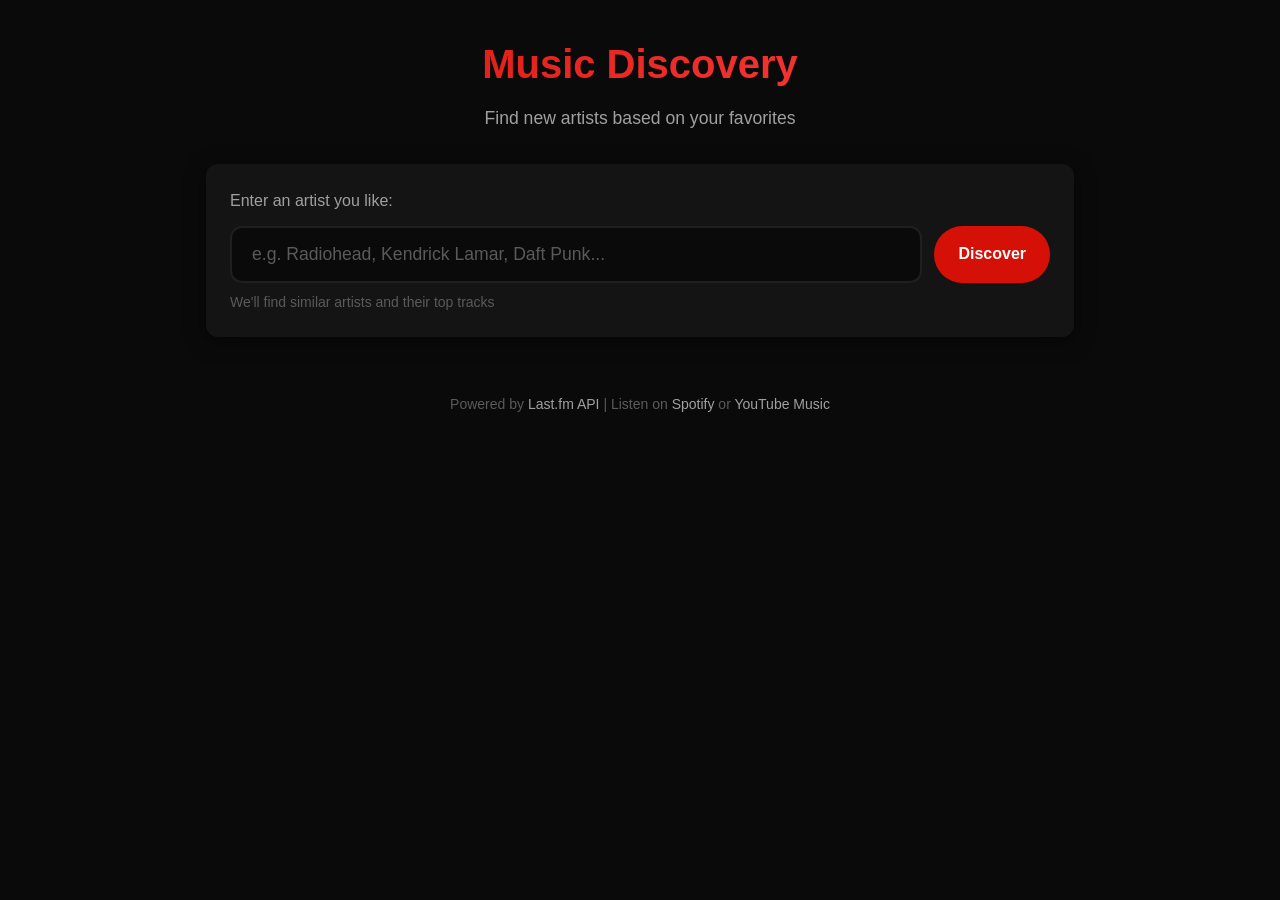
==== spotify-discovery/index.html @ 8bc193eb "Add Music Discovery app with Last.fm API - Search for artists and find similar ones - Get top tracks" ====
<!DOCTYPE html>
<html lang="en">
<head>
    <meta charset="UTF-8">
    <meta name="viewport" content="width=device-width, initial-scale=1.0">
    <title>Music Discovery - Find Similar Artists</title>
    <link rel="stylesheet" href="style.css">
</head>
<body>
    <div class="container">
        <header>
            <h1>Music Discovery</h1>
            <p class="subtitle">Find new artists based on your favorites</p>
        </header>

        <!-- Step 1: Input -->
        <section id="input-section" class="card">
            <label for="artist-input">Enter an artist you like:</label>
            <div class="input-group">
                <input
                    type="text"
                    id="artist-input"
                    placeholder="e.g. Radiohead, Kendrick Lamar, Daft Punk..."
                    autocomplete="off"
                >
                <button id="search-btn" class="btn btn-primary">Discover</button>
            </div>
            <p class="hint">We'll find similar artists and their top tracks</p>

            <!-- Suggestions dropdown -->
            <div id="suggestions" class="suggestions hidden"></div>
        </section>

        <!-- Loading State -->
        <section id="loading-section" class="card hidden">
            <div class="loader"></div>
            <p id="loading-text">Finding similar artists...</p>
        </section>

        <!-- Step 2: Artist Info -->
        <section id="artist-section" class="card hidden">
            <div class="artist-header">
                <img id="artist-image" src="" alt="Artist">
                <div class="artist-info">
                    <h2 id="artist-name">Artist Name</h2>
                    <p id="artist-listeners">0 listeners</p>
                    <div id="artist-tags" class="tags"></div>
                </div>
            </div>
        </section>

        <!-- Step 3: Similar Artists -->
        <section id="similar-section" class="card hidden">
            <h2>Similar Artists You Might Like</h2>
            <div id="similar-artists" class="similar-grid">
                <!-- Similar artists will be inserted here -->
            </div>
        </section>

        <!-- Step 4: Top Tracks -->
        <section id="tracks-section" class="card hidden">
            <h2>Top Tracks to Explore</h2>
            <p class="rec-subtitle">From similar artists</p>
            <div id="tracks-list" class="track-list">
                <!-- Tracks will be inserted here -->
            </div>
        </section>

        <!-- Error State -->
        <section id="error-section" class="card error hidden">
            <h2>Oops!</h2>
            <p id="error-message">Something went wrong.</p>
            <button id="retry-btn" class="btn btn-outline">Try Again</button>
        </section>

        <footer>
            <p>Powered by <a href="https://www.last.fm/api" target="_blank">Last.fm API</a> |
            Listen on <a href="https://open.spotify.com" target="_blank">Spotify</a> or <a href="https://music.youtube.com" target="_blank">YouTube Music</a></p>
        </footer>
    </div>

    <script src="app.js"></script>
</body>
</html>
---- spotify-discovery/style.css ----
/* CSS Variables */
:root {
    --primary: #d51007;
    --primary-dark: #b30d06;
    --bg-dark: #0a0a0a;
    --bg-card: #141414;
    --bg-card-hover: #1f1f1f;
    --text-primary: #ffffff;
    --text-secondary: #a0a0a0;
    --text-muted: #5a5a5a;
    --border-radius: 12px;
    --shadow: 0 4px 20px rgba(0, 0, 0, 0.5);
}

/* Reset & Base */
* {
    margin: 0;
    padding: 0;
    box-sizing: border-box;
}

body {
    font-family: -apple-system, BlinkMacSystemFont, 'Segoe UI', Roboto, Oxygen, Ubuntu, sans-serif;
    background: var(--bg-dark);
    color: var(--text-primary);
    min-height: 100vh;
    line-height: 1.6;
}

/* Layout */
.container {
    max-width: 900px;
    margin: 0 auto;
    padding: 2rem 1rem;
}

/* Header */
header {
    text-align: center;
    margin-bottom: 2rem;
}

header h1 {
    font-size: 2.5rem;
    font-weight: 700;
    margin-bottom: 0.5rem;
    background: linear-gradient(135deg, var(--primary), #ff4444);
    -webkit-background-clip: text;
    -webkit-text-fill-color: transparent;
    background-clip: text;
}

.subtitle {
    color: var(--text-secondary);
    font-size: 1.1rem;
}

/* Cards */
.card {
    background: var(--bg-card);
    border-radius: var(--border-radius);
    padding: 1.5rem;
    margin-bottom: 1.5rem;
    box-shadow: var(--shadow);
}

.card h2 {
    font-size: 1.4rem;
    margin-bottom: 1rem;
}

/* Buttons */
.btn {
    display: inline-flex;
    align-items: center;
    justify-content: center;
    padding: 0.75rem 1.5rem;
    font-size: 1rem;
    font-weight: 600;
    border: none;
    border-radius: 50px;
    cursor: pointer;
    transition: all 0.2s ease;
    text-decoration: none;
}

.btn-primary {
    background: var(--primary);
    color: white;
}

.btn-primary:hover {
    background: var(--primary-dark);
    transform: scale(1.02);
}

.btn-outline {
    background: transparent;
    border: 2px solid var(--text-secondary);
    color: var(--text-primary);
}

.btn-outline:hover {
    border-color: var(--text-primary);
}

.btn-small {
    padding: 0.5rem 1rem;
    font-size: 0.85rem;
}

/* Input Group */
.input-group {
    display: flex;
    gap: 0.75rem;
    margin-bottom: 0.5rem;
    position: relative;
}

.input-group input {
    flex: 1;
    padding: 1rem 1.25rem;
    font-size: 1.1rem;
    background: var(--bg-dark);
    border: 2px solid var(--bg-card-hover);
    border-radius: var(--border-radius);
    color: var(--text-primary);
    transition: border-color 0.2s ease;
}

.input-group input:focus {
    outline: none;
    border-color: var(--primary);
}

.input-group input::placeholder {
    color: var(--text-muted);
}

.hint {
    color: var(--text-muted);
    font-size: 0.875rem;
}

label {
    display: block;
    margin-bottom: 0.75rem;
    color: var(--text-secondary);
    font-weight: 500;
}

/* Suggestions Dropdown */
.suggestions {
    position: absolute;
    top: 100%;
    left: 0;
    right: 0;
    background: var(--bg-card);
    border: 2px solid var(--bg-card-hover);
    border-radius: var(--border-radius);
    margin-top: 0.5rem;
    max-height: 300px;
    overflow-y: auto;
    z-index: 100;
}

.suggestion-item {
    padding: 0.75rem 1rem;
    cursor: pointer;
    display: flex;
    align-items: center;
    gap: 0.75rem;
    transition: background 0.2s;
}

.suggestion-item:hover {
    background: var(--bg-card-hover);
}

.suggestion-item img {
    width: 40px;
    height: 40px;
    border-radius: 50%;
    object-fit: cover;
}

.suggestion-item .name {
    font-weight: 500;
}

.suggestion-item .listeners {
    color: var(--text-muted);
    font-size: 0.85rem;
}

/* Loading */
.loader {
    width: 48px;
    height: 48px;
    border: 4px solid var(--bg-card-hover);
    border-top-color: var(--primary);
    border-radius: 50%;
    animation: spin 1s linear infinite;
    margin: 0 auto 1rem;
}

@keyframes spin {
    to { transform: rotate(360deg); }
}

#loading-section {
    text-align: center;
    padding: 3rem 1.5rem;
}

#loading-text {
    color: var(--text-secondary);
}

/* Artist Header */
.artist-header {
    display: flex;
    align-items: center;
    gap: 1.5rem;
}

#artist-image {
    width: 120px;
    height: 120px;
    border-radius: 50%;
    object-fit: cover;
    background: var(--bg-card-hover);
    border: 3px solid var(--primary);
}

.artist-info h2 {
    font-size: 1.75rem;
    margin-bottom: 0.25rem;
}

#artist-listeners {
    color: var(--text-secondary);
    margin-bottom: 0.75rem;
}

/* Tags */
.tags {
    display: flex;
    flex-wrap: wrap;
    gap: 0.5rem;
}

.tag {
    background: var(--bg-card-hover);
    padding: 0.375rem 0.875rem;
    border-radius: 50px;
    font-size: 0.8rem;
    color: var(--text-secondary);
}

/* Similar Artists Grid */
.similar-grid {
    display: grid;
    grid-template-columns: repeat(auto-fill, minmax(140px, 1fr));
    gap: 1rem;
}

.similar-artist {
    background: var(--bg-dark);
    border-radius: var(--border-radius);
    padding: 1rem;
    text-align: center;
    cursor: pointer;
    transition: all 0.2s ease;
}

.similar-artist:hover {
    background: var(--bg-card-hover);
    transform: translateY(-2px);
}

.similar-artist img {
    width: 80px;
    height: 80px;
    border-radius: 50%;
    object-fit: cover;
    margin-bottom: 0.75rem;
    background: var(--bg-card-hover);
}

.similar-artist .name {
    font-weight: 600;
    font-size: 0.9rem;
    margin-bottom: 0.25rem;
    white-space: nowrap;
    overflow: hidden;
    text-overflow: ellipsis;
}

.similar-artist .match {
    color: var(--primary);
    font-size: 0.8rem;
}

/* Track List */
.rec-subtitle {
    color: var(--text-secondary);
    margin-bottom: 1rem;
    margin-top: -0.5rem;
}

.track-list {
    display: flex;
    flex-direction: column;
    gap: 0.5rem;
}

.track-item {
    display: flex;
    align-items: center;
    gap: 1rem;
    padding: 0.75rem;
    background: var(--bg-dark);
    border-radius: var(--border-radius);
    transition: background 0.2s ease;
}

.track-item:hover {
    background: var(--bg-card-hover);
}

.track-image {
    width: 56px;
    height: 56px;
    border-radius: 8px;
    object-fit: cover;
    background: var(--bg-card-hover);
}

.track-info {
    flex: 1;
    min-width: 0;
}

.track-name {
    font-weight: 600;
    white-space: nowrap;
    overflow: hidden;
    text-overflow: ellipsis;
    margin-bottom: 0.125rem;
}

.track-artist {
    color: var(--text-secondary);
    font-size: 0.875rem;
    white-space: nowrap;
    overflow: hidden;
    text-overflow: ellipsis;
}

.track-actions {
    display: flex;
    align-items: center;
    gap: 0.5rem;
}

.track-link {
    display: flex;
    align-items: center;
    gap: 0.25rem;
    color: var(--text-secondary);
    text-decoration: none;
    font-size: 0.8rem;
    padding: 0.5rem 0.75rem;
    border-radius: 50px;
    background: var(--bg-card-hover);
    transition: all 0.2s ease;
}

.track-link:hover {
    color: var(--text-primary);
    background: var(--bg-card);
}

.track-link.spotify {
    color: #1DB954;
}

.track-link.youtube {
    color: #FF0000;
}

/* Error */
.error {
    border: 2px solid #e74c3c;
}

.error h2 {
    color: #e74c3c;
}

#error-message {
    color: var(--text-secondary);
    margin-bottom: 1rem;
}

/* Footer */
footer {
    text-align: center;
    padding: 2rem 0;
    color: var(--text-muted);
    font-size: 0.875rem;
}

footer a {
    color: var(--text-secondary);
    text-decoration: none;
}

footer a:hover {
    color: var(--primary);
}

/* Utility */
.hidden {
    display: none !important;
}

/* Responsive */
@media (max-width: 600px) {
    .container {
        padding: 1rem;
    }

    header h1 {
        font-size: 1.75rem;
    }

    .input-group {
        flex-direction: column;
    }

    .artist-header {
        flex-direction: column;
        text-align: center;
    }

    #artist-image {
        width: 100px;
        height: 100px;
    }

    .similar-grid {
        grid-template-columns: repeat(auto-fill, minmax(100px, 1fr));
    }

    .similar-artist img {
        width: 60px;
        height: 60px;
    }
}

/* Scrollbar */
.track-list::-webkit-scrollbar,
.suggestions::-webkit-scrollbar {
    width: 8px;
}

.track-list::-webkit-scrollbar-track,
.suggestions::-webkit-scrollbar-track {
    background: var(--bg-dark);
    border-radius: 4px;
}

.track-list::-webkit-scrollbar-thumb,
.suggestions::-webkit-scrollbar-thumb {
    background: var(--bg-card-hover);
    border-radius: 4px;
}

.track-list::-webkit-scrollbar-thumb:hover,
.suggestions::-webkit-scrollbar-thumb:hover {
    background: var(--text-muted);
}

/* Playcount badge */
.playcount {
    color: var(--text-muted);
    font-size: 0.75rem;
    margin-left: auto;
    padding-right: 0.5rem;
}
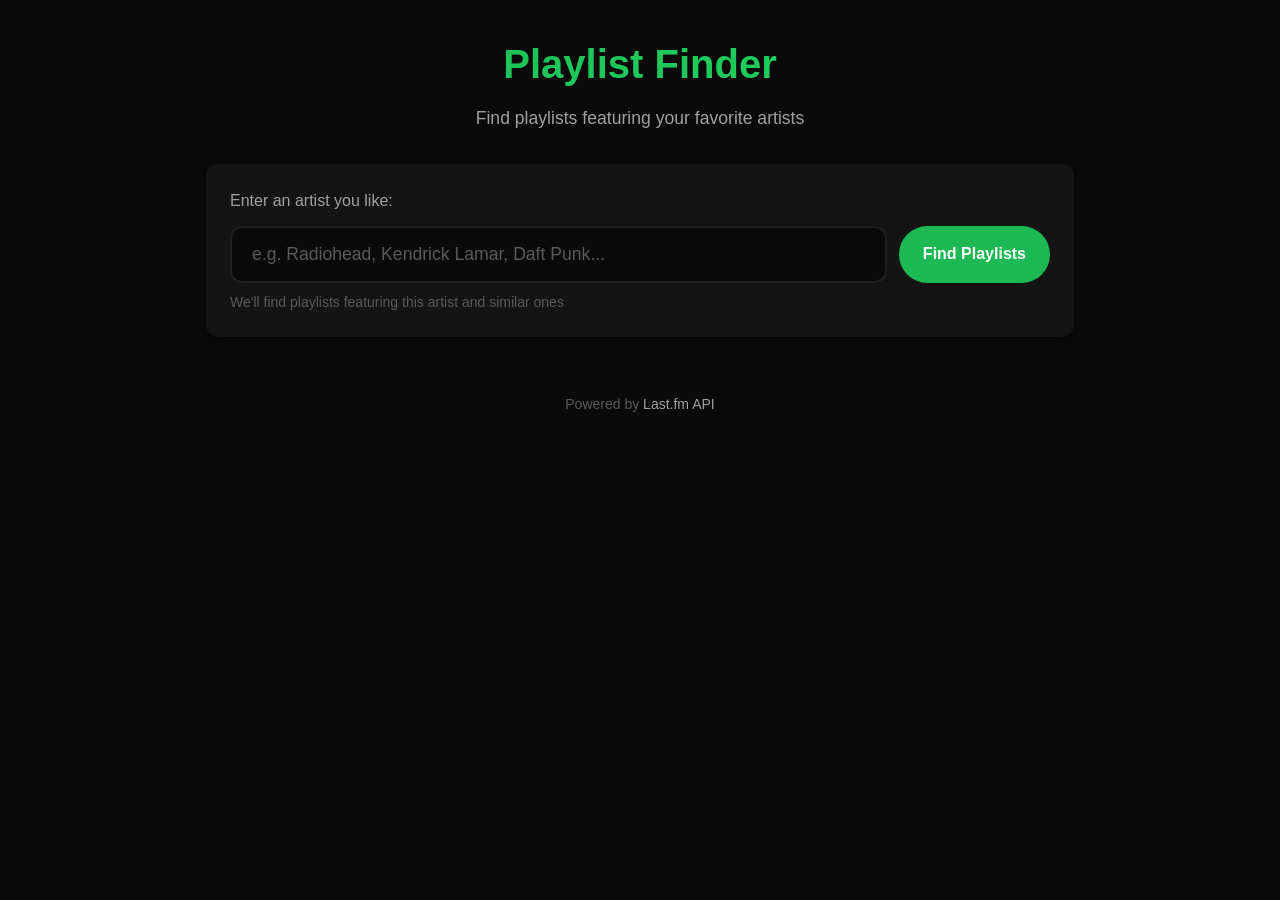
==== commit 13add586: "Pivot to Playlist Finder - search playlists by artist - Enter artist name, get direct links to playl" ====
--- a/spotify-discovery/index.html
+++ b/spotify-discovery/index.html
@@ -3,14 +3,14 @@
 <head>
     <meta charset="UTF-8">
     <meta name="viewport" content="width=device-width, initial-scale=1.0">
-    <title>Music Discovery - Find Similar Artists</title>
+    <title>Playlist Finder - Discover Playlists by Artist</title>
     <link rel="stylesheet" href="style.css">
 </head>
 <body>
     <div class="container">
         <header>
-            <h1>Music Discovery</h1>
-            <p class="subtitle">Find new artists based on your favorites</p>
+            <h1>Playlist Finder</h1>
+            <p class="subtitle">Find playlists featuring your favorite artists</p>
         </header>
 
         <!-- Step 1: Input -->
@@ -23,9 +23,9 @@
                     placeholder="e.g. Radiohead, Kendrick Lamar, Daft Punk..."
                     autocomplete="off"
                 >
-                <button id="search-btn" class="btn btn-primary">Discover</button>
+                <button id="search-btn" class="btn btn-primary">Find Playlists</button>
             </div>
-            <p class="hint">We'll find similar artists and their top tracks</p>
+            <p class="hint">We'll find playlists featuring this artist and similar ones</p>
 
             <!-- Suggestions dropdown -->
             <div id="suggestions" class="suggestions hidden"></div>
@@ -34,7 +34,7 @@
         <!-- Loading State -->
         <section id="loading-section" class="card hidden">
             <div class="loader"></div>
-            <p id="loading-text">Finding similar artists...</p>
+            <p id="loading-text">Finding playlists...</p>
         </section>
 
         <!-- Step 2: Artist Info -->
@@ -49,20 +49,36 @@
             </div>
         </section>
 
-        <!-- Step 3: Similar Artists -->
+        <!-- Step 3: Playlist Links for Main Artist -->
+        <section id="playlists-section" class="card hidden">
+            <h2>Playlists featuring <span id="playlist-artist-name"></span></h2>
+            <div class="playlist-links">
+                <a id="spotify-playlist-link" class="btn btn-spotify" href="" target="_blank">
+                    <svg viewBox="0 0 24 24" width="20" height="20"><path fill="currentColor" d="M12 0C5.4 0 0 5.4 0 12s5.4 12 12 12 12-5.4 12-12S18.66 0 12 0zm5.521 17.34c-.24.359-.66.48-1.021.24-2.82-1.74-6.36-2.101-10.561-1.141-.418.122-.779-.179-.899-.539-.12-.421.18-.78.54-.9 4.56-1.021 8.52-.6 11.64 1.32.42.18.479.659.301 1.02zm1.44-3.3c-.301.42-.841.6-1.262.3-3.239-1.98-8.159-2.58-11.939-1.38-.479.12-1.02-.12-1.14-.6-.12-.48.12-1.021.6-1.141C9.6 9.9 15 10.561 18.72 12.84c.361.181.54.78.241 1.2zm.12-3.36C15.24 8.4 8.82 8.16 5.16 9.301c-.6.179-1.2-.181-1.38-.721-.18-.601.18-1.2.72-1.381 4.26-1.26 11.28-1.02 15.721 1.621.539.3.719 1.02.419 1.56-.299.421-1.02.599-1.559.3z"/></svg>
+                    Open Spotify Playlists
+                </a>
+                <a id="youtube-playlist-link" class="btn btn-youtube" href="" target="_blank">
+                    <svg viewBox="0 0 24 24" width="20" height="20"><path fill="currentColor" d="M23.498 6.186a3.016 3.016 0 0 0-2.122-2.136C19.505 3.545 12 3.545 12 3.545s-7.505 0-9.377.505A3.017 3.017 0 0 0 .502 6.186C0 8.07 0 12 0 12s0 3.93.502 5.814a3.016 3.016 0 0 0 2.122 2.136c1.871.505 9.376.505 9.376.505s7.505 0 9.377-.505a3.015 3.015 0 0 0 2.122-2.136C24 15.93 24 12 24 12s0-3.93-.502-5.814zM9.545 15.568V8.432L15.818 12l-6.273 3.568z"/></svg>
+                    Open YouTube Music Playlists
+                </a>
+            </div>
+        </section>
+
+        <!-- Step 4: Similar Artists with Playlist Links -->
         <section id="similar-section" class="card hidden">
-            <h2>Similar Artists You Might Like</h2>
+            <h2>Explore Similar Artists</h2>
+            <p class="rec-subtitle">Click any artist to find playlists featuring them</p>
             <div id="similar-artists" class="similar-grid">
                 <!-- Similar artists will be inserted here -->
             </div>
         </section>
 
-        <!-- Step 4: Top Tracks -->
-        <section id="tracks-section" class="card hidden">
-            <h2>Top Tracks to Explore</h2>
-            <p class="rec-subtitle">From similar artists</p>
-            <div id="tracks-list" class="track-list">
-                <!-- Tracks will be inserted here -->
+        <!-- Step 5: Genre-based Playlists -->
+        <section id="genre-section" class="card hidden">
+            <h2>Playlists by Genre</h2>
+            <p class="rec-subtitle">Based on this artist's tags</p>
+            <div id="genre-playlists" class="genre-playlist-grid">
+                <!-- Genre playlist links will be inserted here -->
             </div>
         </section>
 
@@ -74,8 +90,7 @@
         </section>
 
         <footer>
-            <p>Powered by <a href="https://www.last.fm/api" target="_blank">Last.fm API</a> |
-            Listen on <a href="https://open.spotify.com" target="_blank">Spotify</a> or <a href="https://music.youtube.com" target="_blank">YouTube Music</a></p>
+            <p>Powered by <a href="https://www.last.fm/api" target="_blank">Last.fm API</a></p>
         </footer>
     </div>
 
--- a/spotify-discovery/style.css
+++ b/spotify-discovery/style.css
@@ -2,6 +2,10 @@
 :root {
     --primary: #d51007;
     --primary-dark: #b30d06;
+    --spotify-green: #1DB954;
+    --spotify-dark: #1aa34a;
+    --youtube-red: #FF0000;
+    --youtube-dark: #cc0000;
     --bg-dark: #0a0a0a;
     --bg-card: #141414;
     --bg-card-hover: #1f1f1f;
@@ -44,7 +48,7 @@
     font-size: 2.5rem;
     font-weight: 700;
     margin-bottom: 0.5rem;
-    background: linear-gradient(135deg, var(--primary), #ff4444);
+    background: linear-gradient(135deg, var(--spotify-green), #1ed760);
     -webkit-background-clip: text;
     -webkit-text-fill-color: transparent;
     background-clip: text;
@@ -74,7 +78,8 @@
     display: inline-flex;
     align-items: center;
     justify-content: center;
-    padding: 0.75rem 1.5rem;
+    gap: 0.5rem;
+    padding: 0.875rem 1.5rem;
     font-size: 1rem;
     font-weight: 600;
     border: none;
@@ -85,12 +90,34 @@
 }
 
 .btn-primary {
-    background: var(--primary);
+    background: var(--spotify-green);
     color: white;
 }
 
 .btn-primary:hover {
-    background: var(--primary-dark);
+    background: var(--spotify-dark);
+    transform: scale(1.02);
+}
+
+.btn-spotify {
+    background: var(--spotify-green);
+    color: white;
+    flex: 1;
+}
+
+.btn-spotify:hover {
+    background: var(--spotify-dark);
+    transform: scale(1.02);
+}
+
+.btn-youtube {
+    background: var(--youtube-red);
+    color: white;
+    flex: 1;
+}
+
+.btn-youtube:hover {
+    background: var(--youtube-dark);
     transform: scale(1.02);
 }
 
@@ -104,9 +131,11 @@
     border-color: var(--text-primary);
 }
 
-.btn-small {
-    padding: 0.5rem 1rem;
-    font-size: 0.85rem;
+/* Playlist Links */
+.playlist-links {
+    display: flex;
+    gap: 1rem;
+    flex-wrap: wrap;
 }
 
 /* Input Group */
@@ -130,7 +159,7 @@
 
 .input-group input:focus {
     outline: none;
-    border-color: var(--primary);
+    border-color: var(--spotify-green);
 }
 
 .input-group input::placeholder {
@@ -198,7 +227,7 @@
     width: 48px;
     height: 48px;
     border: 4px solid var(--bg-card-hover);
-    border-top-color: var(--primary);
+    border-top-color: var(--spotify-green);
     border-radius: 50%;
     animation: spin 1s linear infinite;
     margin: 0 auto 1rem;
@@ -230,7 +259,7 @@
     border-radius: 50%;
     object-fit: cover;
     background: var(--bg-card-hover);
-    border: 3px solid var(--primary);
+    border: 3px solid var(--spotify-green);
 }
 
 .artist-info h2 {
@@ -261,7 +290,7 @@
 /* Similar Artists Grid */
 .similar-grid {
     display: grid;
-    grid-template-columns: repeat(auto-fill, minmax(140px, 1fr));
+    grid-template-columns: repeat(auto-fill, minmax(160px, 1fr));
     gap: 1rem;
 }
 
@@ -270,7 +299,6 @@
     border-radius: var(--border-radius);
     padding: 1rem;
     text-align: center;
-    cursor: pointer;
     transition: all 0.2s ease;
 }
 
@@ -291,103 +319,101 @@
 .similar-artist .name {
     font-weight: 600;
     font-size: 0.9rem;
-    margin-bottom: 0.25rem;
+    margin-bottom: 0.5rem;
     white-space: nowrap;
     overflow: hidden;
     text-overflow: ellipsis;
 }
 
 .similar-artist .match {
-    color: var(--primary);
+    color: var(--spotify-green);
     font-size: 0.8rem;
-}
-
-/* Track List */
+    margin-bottom: 0.75rem;
+}
+
+.similar-artist .artist-links {
+    display: flex;
+    gap: 0.5rem;
+    justify-content: center;
+}
+
+.similar-artist .artist-links a {
+    padding: 0.4rem 0.6rem;
+    font-size: 0.7rem;
+    border-radius: 50px;
+    text-decoration: none;
+    font-weight: 600;
+    transition: transform 0.2s;
+}
+
+.similar-artist .artist-links a:hover {
+    transform: scale(1.05);
+}
+
+.similar-artist .artist-links .spotify-link {
+    background: var(--spotify-green);
+    color: white;
+}
+
+.similar-artist .artist-links .youtube-link {
+    background: var(--youtube-red);
+    color: white;
+}
+
+/* Genre Playlist Grid */
+.genre-playlist-grid {
+    display: grid;
+    grid-template-columns: repeat(auto-fill, minmax(200px, 1fr));
+    gap: 1rem;
+}
+
+.genre-playlist-item {
+    background: var(--bg-dark);
+    border-radius: var(--border-radius);
+    padding: 1rem;
+}
+
+.genre-playlist-item .genre-name {
+    font-weight: 600;
+    margin-bottom: 0.75rem;
+    text-transform: capitalize;
+}
+
+.genre-playlist-item .genre-links {
+    display: flex;
+    gap: 0.5rem;
+}
+
+.genre-playlist-item .genre-links a {
+    flex: 1;
+    padding: 0.5rem;
+    font-size: 0.75rem;
+    border-radius: 50px;
+    text-decoration: none;
+    font-weight: 600;
+    text-align: center;
+    transition: transform 0.2s;
+}
+
+.genre-playlist-item .genre-links a:hover {
+    transform: scale(1.02);
+}
+
+.genre-playlist-item .genre-links .spotify-link {
+    background: var(--spotify-green);
+    color: white;
+}
+
+.genre-playlist-item .genre-links .youtube-link {
+    background: var(--youtube-red);
+    color: white;
+}
+
+/* Rec subtitle */
 .rec-subtitle {
     color: var(--text-secondary);
     margin-bottom: 1rem;
     margin-top: -0.5rem;
-}
-
-.track-list {
-    display: flex;
-    flex-direction: column;
-    gap: 0.5rem;
-}
-
-.track-item {
-    display: flex;
-    align-items: center;
-    gap: 1rem;
-    padding: 0.75rem;
-    background: var(--bg-dark);
-    border-radius: var(--border-radius);
-    transition: background 0.2s ease;
-}
-
-.track-item:hover {
-    background: var(--bg-card-hover);
-}
-
-.track-image {
-    width: 56px;
-    height: 56px;
-    border-radius: 8px;
-    object-fit: cover;
-    background: var(--bg-card-hover);
-}
-
-.track-info {
-    flex: 1;
-    min-width: 0;
-}
-
-.track-name {
-    font-weight: 600;
-    white-space: nowrap;
-    overflow: hidden;
-    text-overflow: ellipsis;
-    margin-bottom: 0.125rem;
-}
-
-.track-artist {
-    color: var(--text-secondary);
-    font-size: 0.875rem;
-    white-space: nowrap;
-    overflow: hidden;
-    text-overflow: ellipsis;
-}
-
-.track-actions {
-    display: flex;
-    align-items: center;
-    gap: 0.5rem;
-}
-
-.track-link {
-    display: flex;
-    align-items: center;
-    gap: 0.25rem;
-    color: var(--text-secondary);
-    text-decoration: none;
-    font-size: 0.8rem;
-    padding: 0.5rem 0.75rem;
-    border-radius: 50px;
-    background: var(--bg-card-hover);
-    transition: all 0.2s ease;
-}
-
-.track-link:hover {
-    color: var(--text-primary);
-    background: var(--bg-card);
-}
-
-.track-link.spotify {
-    color: #1DB954;
-}
-
-.track-link.youtube {
-    color: #FF0000;
 }
 
 /* Error */
@@ -418,7 +444,7 @@
 }
 
 footer a:hover {
-    color: var(--primary);
+    color: var(--spotify-green);
 }
 
 /* Utility */
@@ -451,42 +477,38 @@
     }
 
     .similar-grid {
-        grid-template-columns: repeat(auto-fill, minmax(100px, 1fr));
+        grid-template-columns: repeat(auto-fill, minmax(130px, 1fr));
     }
 
     .similar-artist img {
         width: 60px;
         height: 60px;
     }
+
+    .playlist-links {
+        flex-direction: column;
+    }
+
+    .genre-playlist-grid {
+        grid-template-columns: 1fr;
+    }
 }
 
 /* Scrollbar */
-.track-list::-webkit-scrollbar,
 .suggestions::-webkit-scrollbar {
     width: 8px;
 }
 
-.track-list::-webkit-scrollbar-track,
 .suggestions::-webkit-scrollbar-track {
     background: var(--bg-dark);
     border-radius: 4px;
 }
 
-.track-list::-webkit-scrollbar-thumb,
 .suggestions::-webkit-scrollbar-thumb {
     background: var(--bg-card-hover);
     border-radius: 4px;
 }
 
-.track-list::-webkit-scrollbar-thumb:hover,
 .suggestions::-webkit-scrollbar-thumb:hover {
     background: var(--text-muted);
 }
-
-/* Playcount badge */
-.playcount {
-    color: var(--text-muted);
-    font-size: 0.75rem;
-    margin-left: auto;
-    padding-right: 0.5rem;
-}
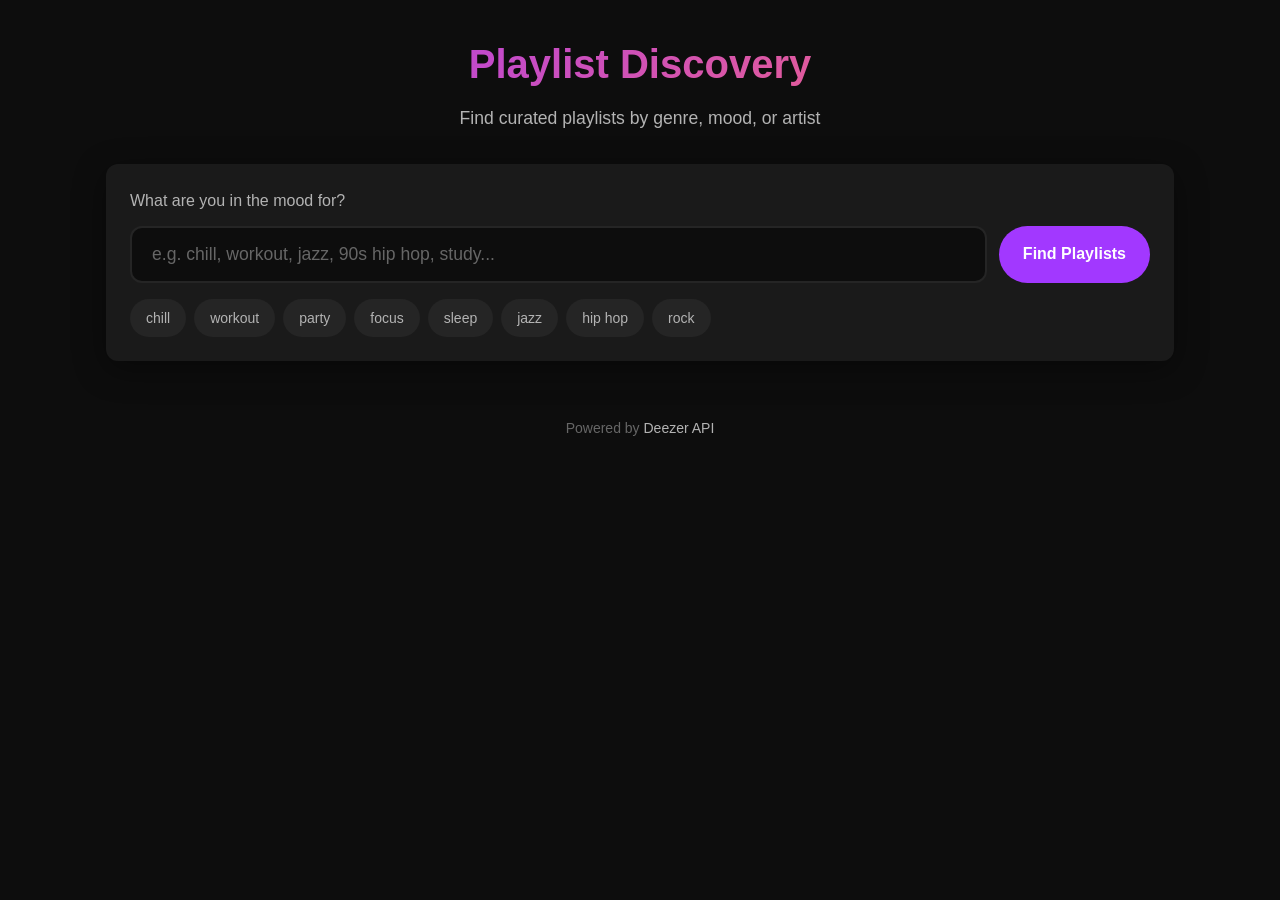
==== commit adfbbeff: "Rebuild with Deezer API - actual playlist discovery - Search for real curated playlists by mood/genr" ====
--- a/spotify-discovery/index.html
+++ b/spotify-discovery/index.html
@@ -3,32 +3,38 @@
 <head>
     <meta charset="UTF-8">
     <meta name="viewport" content="width=device-width, initial-scale=1.0">
-    <title>Playlist Finder - Discover Playlists by Artist</title>
+    <title>Playlist Discovery - Find Curated Playlists</title>
     <link rel="stylesheet" href="style.css">
 </head>
 <body>
     <div class="container">
         <header>
-            <h1>Playlist Finder</h1>
-            <p class="subtitle">Find playlists featuring your favorite artists</p>
+            <h1>Playlist Discovery</h1>
+            <p class="subtitle">Find curated playlists by genre, mood, or artist</p>
         </header>
 
-        <!-- Step 1: Input -->
+        <!-- Search Input -->
         <section id="input-section" class="card">
-            <label for="artist-input">Enter an artist you like:</label>
+            <label for="search-input">What are you in the mood for?</label>
             <div class="input-group">
                 <input
                     type="text"
-                    id="artist-input"
-                    placeholder="e.g. Radiohead, Kendrick Lamar, Daft Punk..."
+                    id="search-input"
+                    placeholder="e.g. chill, workout, jazz, 90s hip hop, study..."
                     autocomplete="off"
                 >
                 <button id="search-btn" class="btn btn-primary">Find Playlists</button>
             </div>
-            <p class="hint">We'll find playlists featuring this artist and similar ones</p>
-
-            <!-- Suggestions dropdown -->
-            <div id="suggestions" class="suggestions hidden"></div>
+            <div class="quick-tags">
+                <span class="quick-tag" data-query="chill">chill</span>
+                <span class="quick-tag" data-query="workout">workout</span>
+                <span class="quick-tag" data-query="party">party</span>
+                <span class="quick-tag" data-query="focus">focus</span>
+                <span class="quick-tag" data-query="sleep">sleep</span>
+                <span class="quick-tag" data-query="jazz">jazz</span>
+                <span class="quick-tag" data-query="hip hop">hip hop</span>
+                <span class="quick-tag" data-query="rock">rock</span>
+            </div>
         </section>
 
         <!-- Loading State -->
@@ -37,60 +43,26 @@
             <p id="loading-text">Finding playlists...</p>
         </section>
 
-        <!-- Step 2: Artist Info -->
-        <section id="artist-section" class="card hidden">
-            <div class="artist-header">
-                <img id="artist-image" src="" alt="Artist">
-                <div class="artist-info">
-                    <h2 id="artist-name">Artist Name</h2>
-                    <p id="artist-listeners">0 listeners</p>
-                    <div id="artist-tags" class="tags"></div>
-                </div>
+        <!-- Results -->
+        <section id="results-section" class="hidden">
+            <div class="results-header">
+                <h2>Playlists for "<span id="search-query"></span>"</h2>
+                <p id="results-count">0 playlists found</p>
             </div>
-        </section>
-
-        <!-- Step 3: Playlist Links for Main Artist -->
-        <section id="playlists-section" class="card hidden">
-            <h2>Playlists featuring <span id="playlist-artist-name"></span></h2>
-            <div class="playlist-links">
-                <a id="spotify-playlist-link" class="btn btn-spotify" href="" target="_blank">
-                    <svg viewBox="0 0 24 24" width="20" height="20"><path fill="currentColor" d="M12 0C5.4 0 0 5.4 0 12s5.4 12 12 12 12-5.4 12-12S18.66 0 12 0zm5.521 17.34c-.24.359-.66.48-1.021.24-2.82-1.74-6.36-2.101-10.561-1.141-.418.122-.779-.179-.899-.539-.12-.421.18-.78.54-.9 4.56-1.021 8.52-.6 11.64 1.32.42.18.479.659.301 1.02zm1.44-3.3c-.301.42-.841.6-1.262.3-3.239-1.98-8.159-2.58-11.939-1.38-.479.12-1.02-.12-1.14-.6-.12-.48.12-1.021.6-1.141C9.6 9.9 15 10.561 18.72 12.84c.361.181.54.78.241 1.2zm.12-3.36C15.24 8.4 8.82 8.16 5.16 9.301c-.6.179-1.2-.181-1.38-.721-.18-.601.18-1.2.72-1.381 4.26-1.26 11.28-1.02 15.721 1.621.539.3.719 1.02.419 1.56-.299.421-1.02.599-1.559.3z"/></svg>
-                    Open Spotify Playlists
-                </a>
-                <a id="youtube-playlist-link" class="btn btn-youtube" href="" target="_blank">
-                    <svg viewBox="0 0 24 24" width="20" height="20"><path fill="currentColor" d="M23.498 6.186a3.016 3.016 0 0 0-2.122-2.136C19.505 3.545 12 3.545 12 3.545s-7.505 0-9.377.505A3.017 3.017 0 0 0 .502 6.186C0 8.07 0 12 0 12s0 3.93.502 5.814a3.016 3.016 0 0 0 2.122 2.136c1.871.505 9.376.505 9.376.505s7.505 0 9.377-.505a3.015 3.015 0 0 0 2.122-2.136C24 15.93 24 12 24 12s0-3.93-.502-5.814zM9.545 15.568V8.432L15.818 12l-6.273 3.568z"/></svg>
-                    Open YouTube Music Playlists
-                </a>
-            </div>
-        </section>
-
-        <!-- Step 4: Similar Artists with Playlist Links -->
-        <section id="similar-section" class="card hidden">
-            <h2>Explore Similar Artists</h2>
-            <p class="rec-subtitle">Click any artist to find playlists featuring them</p>
-            <div id="similar-artists" class="similar-grid">
-                <!-- Similar artists will be inserted here -->
-            </div>
-        </section>
-
-        <!-- Step 5: Genre-based Playlists -->
-        <section id="genre-section" class="card hidden">
-            <h2>Playlists by Genre</h2>
-            <p class="rec-subtitle">Based on this artist's tags</p>
-            <div id="genre-playlists" class="genre-playlist-grid">
-                <!-- Genre playlist links will be inserted here -->
+            <div id="playlists-grid" class="playlists-grid">
+                <!-- Playlists will be inserted here -->
             </div>
         </section>
 
         <!-- Error State -->
         <section id="error-section" class="card error hidden">
-            <h2>Oops!</h2>
-            <p id="error-message">Something went wrong.</p>
+            <h2>No playlists found</h2>
+            <p id="error-message">Try a different search term.</p>
             <button id="retry-btn" class="btn btn-outline">Try Again</button>
         </section>
 
         <footer>
-            <p>Powered by <a href="https://www.last.fm/api" target="_blank">Last.fm API</a></p>
+            <p>Powered by <a href="https://developers.deezer.com/" target="_blank">Deezer API</a></p>
         </footer>
     </div>
 
--- a/spotify-discovery/style.css
+++ b/spotify-discovery/style.css
@@ -1,19 +1,18 @@
 /* CSS Variables */
 :root {
-    --primary: #d51007;
-    --primary-dark: #b30d06;
+    --primary: #a238ff;
+    --primary-dark: #8a2be2;
+    --deezer-color: #feaa2d;
     --spotify-green: #1DB954;
-    --spotify-dark: #1aa34a;
     --youtube-red: #FF0000;
-    --youtube-dark: #cc0000;
-    --bg-dark: #0a0a0a;
-    --bg-card: #141414;
-    --bg-card-hover: #1f1f1f;
+    --bg-dark: #0d0d0d;
+    --bg-card: #1a1a1a;
+    --bg-card-hover: #252525;
     --text-primary: #ffffff;
-    --text-secondary: #a0a0a0;
-    --text-muted: #5a5a5a;
+    --text-secondary: #b3b3b3;
+    --text-muted: #666666;
     --border-radius: 12px;
-    --shadow: 0 4px 20px rgba(0, 0, 0, 0.5);
+    --shadow: 0 8px 32px rgba(0, 0, 0, 0.4);
 }
 
 /* Reset & Base */
@@ -33,7 +32,7 @@
 
 /* Layout */
 .container {
-    max-width: 900px;
+    max-width: 1100px;
     margin: 0 auto;
     padding: 2rem 1rem;
 }
@@ -48,7 +47,7 @@
     font-size: 2.5rem;
     font-weight: 700;
     margin-bottom: 0.5rem;
-    background: linear-gradient(135deg, var(--spotify-green), #1ed760);
+    background: linear-gradient(135deg, var(--primary), #ff6b6b);
     -webkit-background-clip: text;
     -webkit-text-fill-color: transparent;
     background-clip: text;
@@ -66,11 +65,6 @@
     padding: 1.5rem;
     margin-bottom: 1.5rem;
     box-shadow: var(--shadow);
-}
-
-.card h2 {
-    font-size: 1.4rem;
-    margin-bottom: 1rem;
 }
 
 /* Buttons */
@@ -90,34 +84,12 @@
 }
 
 .btn-primary {
-    background: var(--spotify-green);
+    background: var(--primary);
     color: white;
 }
 
 .btn-primary:hover {
-    background: var(--spotify-dark);
-    transform: scale(1.02);
-}
-
-.btn-spotify {
-    background: var(--spotify-green);
-    color: white;
-    flex: 1;
-}
-
-.btn-spotify:hover {
-    background: var(--spotify-dark);
-    transform: scale(1.02);
-}
-
-.btn-youtube {
-    background: var(--youtube-red);
-    color: white;
-    flex: 1;
-}
-
-.btn-youtube:hover {
-    background: var(--youtube-dark);
+    background: var(--primary-dark);
     transform: scale(1.02);
 }
 
@@ -131,19 +103,11 @@
     border-color: var(--text-primary);
 }
 
-/* Playlist Links */
-.playlist-links {
-    display: flex;
-    gap: 1rem;
-    flex-wrap: wrap;
-}
-
 /* Input Group */
 .input-group {
     display: flex;
     gap: 0.75rem;
-    margin-bottom: 0.5rem;
-    position: relative;
+    margin-bottom: 1rem;
 }
 
 .input-group input {
@@ -159,16 +123,11 @@
 
 .input-group input:focus {
     outline: none;
-    border-color: var(--spotify-green);
+    border-color: var(--primary);
 }
 
 .input-group input::placeholder {
     color: var(--text-muted);
-}
-
-.hint {
-    color: var(--text-muted);
-    font-size: 0.875rem;
 }
 
 label {
@@ -178,48 +137,26 @@
     font-weight: 500;
 }
 
-/* Suggestions Dropdown */
-.suggestions {
-    position: absolute;
-    top: 100%;
-    left: 0;
-    right: 0;
-    background: var(--bg-card);
-    border: 2px solid var(--bg-card-hover);
-    border-radius: var(--border-radius);
-    margin-top: 0.5rem;
-    max-height: 300px;
-    overflow-y: auto;
-    z-index: 100;
-}
-
-.suggestion-item {
-    padding: 0.75rem 1rem;
+/* Quick Tags */
+.quick-tags {
+    display: flex;
+    flex-wrap: wrap;
+    gap: 0.5rem;
+}
+
+.quick-tag {
+    background: var(--bg-card-hover);
+    padding: 0.5rem 1rem;
+    border-radius: 50px;
+    font-size: 0.875rem;
+    color: var(--text-secondary);
     cursor: pointer;
-    display: flex;
-    align-items: center;
-    gap: 0.75rem;
-    transition: background 0.2s;
-}
-
-.suggestion-item:hover {
-    background: var(--bg-card-hover);
-}
-
-.suggestion-item img {
-    width: 40px;
-    height: 40px;
-    border-radius: 50%;
-    object-fit: cover;
-}
-
-.suggestion-item .name {
-    font-weight: 500;
-}
-
-.suggestion-item .listeners {
-    color: var(--text-muted);
-    font-size: 0.85rem;
+    transition: all 0.2s ease;
+}
+
+.quick-tag:hover {
+    background: var(--primary);
+    color: white;
 }
 
 /* Loading */
@@ -227,7 +164,7 @@
     width: 48px;
     height: 48px;
     border: 4px solid var(--bg-card-hover);
-    border-top-color: var(--spotify-green);
+    border-top-color: var(--primary);
     border-radius: 50%;
     animation: spin 1s linear infinite;
     margin: 0 auto 1rem;
@@ -246,183 +183,170 @@
     color: var(--text-secondary);
 }
 
-/* Artist Header */
-.artist-header {
+/* Results Header */
+.results-header {
+    margin-bottom: 1.5rem;
+}
+
+.results-header h2 {
+    font-size: 1.5rem;
+    margin-bottom: 0.25rem;
+}
+
+.results-header p {
+    color: var(--text-muted);
+}
+
+#search-query {
+    color: var(--primary);
+}
+
+/* Playlists Grid */
+.playlists-grid {
+    display: grid;
+    grid-template-columns: repeat(auto-fill, minmax(280px, 1fr));
+    gap: 1.25rem;
+}
+
+/* Playlist Card */
+.playlist-card {
+    background: var(--bg-card);
+    border-radius: var(--border-radius);
+    overflow: hidden;
+    transition: all 0.3s ease;
+}
+
+.playlist-card:hover {
+    transform: translateY(-4px);
+    box-shadow: 0 12px 40px rgba(162, 56, 255, 0.2);
+}
+
+.playlist-cover {
+    position: relative;
+    aspect-ratio: 1;
+    overflow: hidden;
+}
+
+.playlist-cover img {
+    width: 100%;
+    height: 100%;
+    object-fit: cover;
+    transition: transform 0.3s ease;
+}
+
+.playlist-card:hover .playlist-cover img {
+    transform: scale(1.05);
+}
+
+.playlist-overlay {
+    position: absolute;
+    inset: 0;
+    background: linear-gradient(to top, rgba(0,0,0,0.8) 0%, transparent 50%);
+    opacity: 0;
+    transition: opacity 0.3s ease;
     display: flex;
-    align-items: center;
-    gap: 1.5rem;
-}
-
-#artist-image {
-    width: 120px;
-    height: 120px;
-    border-radius: 50%;
-    object-fit: cover;
-    background: var(--bg-card-hover);
-    border: 3px solid var(--spotify-green);
-}
-
-.artist-info h2 {
-    font-size: 1.75rem;
-    margin-bottom: 0.25rem;
-}
-
-#artist-listeners {
-    color: var(--text-secondary);
-    margin-bottom: 0.75rem;
-}
-
-/* Tags */
-.tags {
-    display: flex;
-    flex-wrap: wrap;
-    gap: 0.5rem;
-}
-
-.tag {
-    background: var(--bg-card-hover);
-    padding: 0.375rem 0.875rem;
+    align-items: flex-end;
+    padding: 1rem;
+}
+
+.playlist-card:hover .playlist-overlay {
+    opacity: 1;
+}
+
+.play-on-deezer {
+    background: var(--deezer-color);
+    color: black;
+    padding: 0.5rem 1rem;
     border-radius: 50px;
     font-size: 0.8rem;
-    color: var(--text-secondary);
-}
-
-/* Similar Artists Grid */
-.similar-grid {
-    display: grid;
-    grid-template-columns: repeat(auto-fill, minmax(160px, 1fr));
-    gap: 1rem;
-}
-
-.similar-artist {
-    background: var(--bg-dark);
-    border-radius: var(--border-radius);
+    font-weight: 700;
+    text-decoration: none;
+    transition: transform 0.2s;
+}
+
+.play-on-deezer:hover {
+    transform: scale(1.05);
+}
+
+.playlist-info {
     padding: 1rem;
-    text-align: center;
-    transition: all 0.2s ease;
-}
-
-.similar-artist:hover {
-    background: var(--bg-card-hover);
-    transform: translateY(-2px);
-}
-
-.similar-artist img {
-    width: 80px;
-    height: 80px;
-    border-radius: 50%;
-    object-fit: cover;
-    margin-bottom: 0.75rem;
-    background: var(--bg-card-hover);
-}
-
-.similar-artist .name {
+}
+
+.playlist-title {
     font-weight: 600;
-    font-size: 0.9rem;
-    margin-bottom: 0.5rem;
+    font-size: 1rem;
+    margin-bottom: 0.25rem;
     white-space: nowrap;
     overflow: hidden;
     text-overflow: ellipsis;
 }
 
-.similar-artist .match {
-    color: var(--spotify-green);
+.playlist-meta {
+    display: flex;
+    justify-content: space-between;
+    align-items: center;
+    color: var(--text-muted);
+    font-size: 0.85rem;
+    margin-bottom: 0.75rem;
+}
+
+.playlist-tracks {
+    color: var(--text-secondary);
+}
+
+.playlist-creator {
     font-size: 0.8rem;
-    margin-bottom: 0.75rem;
-}
-
-.similar-artist .artist-links {
+    overflow: hidden;
+    text-overflow: ellipsis;
+    white-space: nowrap;
+}
+
+/* Platform Links */
+.platform-links {
     display: flex;
     gap: 0.5rem;
-    justify-content: center;
-}
-
-.similar-artist .artist-links a {
-    padding: 0.4rem 0.6rem;
-    font-size: 0.7rem;
-    border-radius: 50px;
+}
+
+.platform-link {
+    flex: 1;
+    padding: 0.5rem;
+    border-radius: 6px;
     text-decoration: none;
+    font-size: 0.75rem;
     font-weight: 600;
-    transition: transform 0.2s;
-}
-
-.similar-artist .artist-links a:hover {
-    transform: scale(1.05);
-}
-
-.similar-artist .artist-links .spotify-link {
+    text-align: center;
+    transition: all 0.2s ease;
+}
+
+.platform-link.spotify {
+    background: rgba(29, 185, 84, 0.15);
+    color: var(--spotify-green);
+}
+
+.platform-link.spotify:hover {
     background: var(--spotify-green);
-    color: white;
-}
-
-.similar-artist .artist-links .youtube-link {
+    color: black;
+}
+
+.platform-link.youtube {
+    background: rgba(255, 0, 0, 0.15);
+    color: var(--youtube-red);
+}
+
+.platform-link.youtube:hover {
     background: var(--youtube-red);
     color: white;
 }
 
-/* Genre Playlist Grid */
-.genre-playlist-grid {
-    display: grid;
-    grid-template-columns: repeat(auto-fill, minmax(200px, 1fr));
-    gap: 1rem;
-}
-
-.genre-playlist-item {
-    background: var(--bg-dark);
-    border-radius: var(--border-radius);
-    padding: 1rem;
-}
-
-.genre-playlist-item .genre-name {
-    font-weight: 600;
-    margin-bottom: 0.75rem;
-    text-transform: capitalize;
-}
-
-.genre-playlist-item .genre-links {
-    display: flex;
-    gap: 0.5rem;
-}
-
-.genre-playlist-item .genre-links a {
-    flex: 1;
-    padding: 0.5rem;
-    font-size: 0.75rem;
-    border-radius: 50px;
-    text-decoration: none;
-    font-weight: 600;
-    text-align: center;
-    transition: transform 0.2s;
-}
-
-.genre-playlist-item .genre-links a:hover {
-    transform: scale(1.02);
-}
-
-.genre-playlist-item .genre-links .spotify-link {
-    background: var(--spotify-green);
-    color: white;
-}
-
-.genre-playlist-item .genre-links .youtube-link {
-    background: var(--youtube-red);
-    color: white;
-}
-
-/* Rec subtitle */
-.rec-subtitle {
-    color: var(--text-secondary);
-    margin-bottom: 1rem;
-    margin-top: -0.5rem;
-}
-
 /* Error */
 .error {
+    text-align: center;
     border: 2px solid #e74c3c;
 }
 
 .error h2 {
     color: #e74c3c;
+    margin-bottom: 0.5rem;
 }
 
 #error-message {
@@ -444,7 +368,7 @@
 }
 
 footer a:hover {
-    color: var(--spotify-green);
+    color: var(--primary);
 }
 
 /* Utility */
@@ -466,49 +390,39 @@
         flex-direction: column;
     }
 
-    .artist-header {
+    .playlists-grid {
+        grid-template-columns: repeat(auto-fill, minmax(160px, 1fr));
+        gap: 1rem;
+    }
+
+    .playlist-info {
+        padding: 0.75rem;
+    }
+
+    .playlist-title {
+        font-size: 0.9rem;
+    }
+
+    .platform-links {
         flex-direction: column;
-        text-align: center;
-    }
-
-    #artist-image {
-        width: 100px;
-        height: 100px;
-    }
-
-    .similar-grid {
-        grid-template-columns: repeat(auto-fill, minmax(130px, 1fr));
-    }
-
-    .similar-artist img {
-        width: 60px;
-        height: 60px;
-    }
-
-    .playlist-links {
-        flex-direction: column;
-    }
-
-    .genre-playlist-grid {
-        grid-template-columns: 1fr;
+        gap: 0.25rem;
     }
 }
 
 /* Scrollbar */
-.suggestions::-webkit-scrollbar {
+::-webkit-scrollbar {
     width: 8px;
 }
 
-.suggestions::-webkit-scrollbar-track {
+::-webkit-scrollbar-track {
     background: var(--bg-dark);
-    border-radius: 4px;
-}
-
-.suggestions::-webkit-scrollbar-thumb {
+}
+
+::-webkit-scrollbar-thumb {
     background: var(--bg-card-hover);
     border-radius: 4px;
 }
 
-.suggestions::-webkit-scrollbar-thumb:hover {
+::-webkit-scrollbar-thumb:hover {
     background: var(--text-muted);
 }
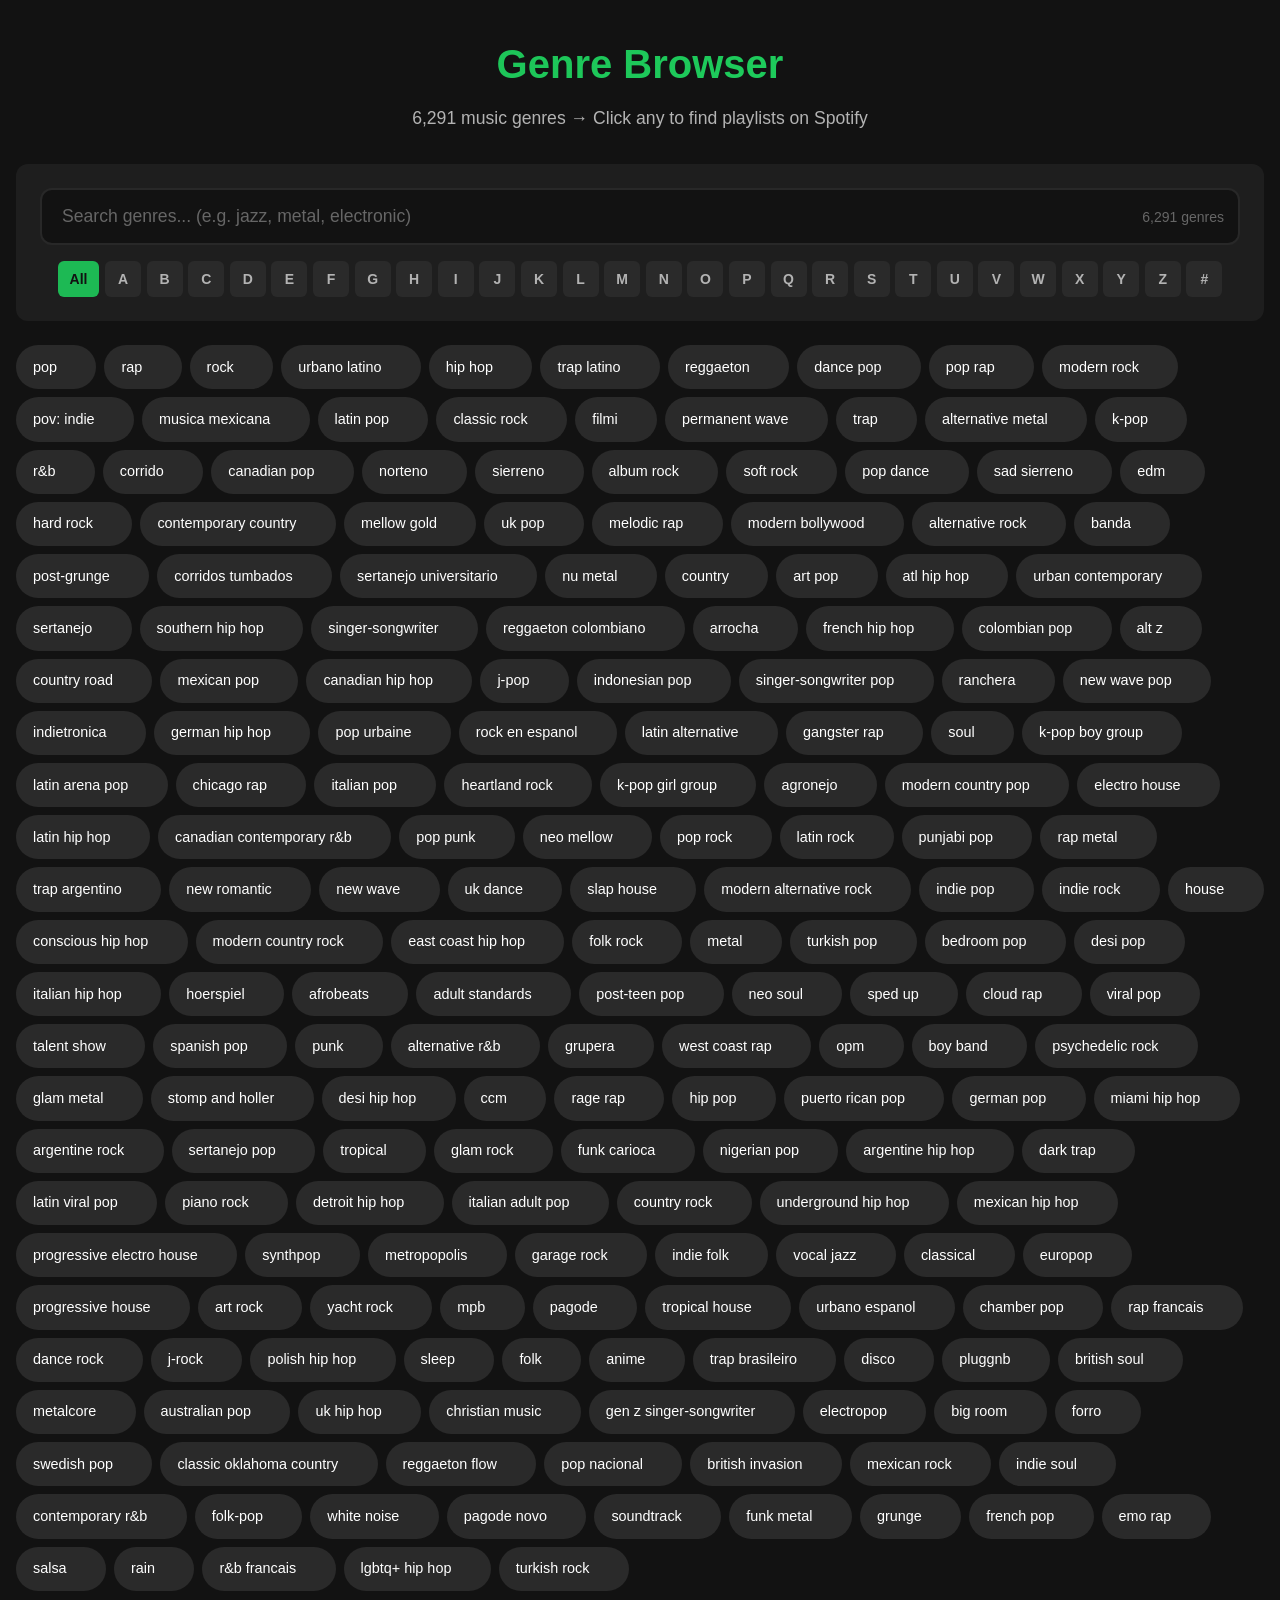
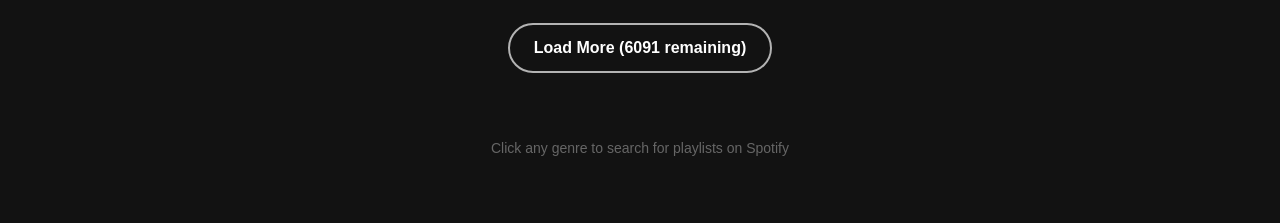
==== commit 40f85ea4: "Genre Browser: 6,291 music genres with Spotify playlist links - Complete rebuild from Deezer playlis" ====
--- a/spotify-discovery/index.html
+++ b/spotify-discovery/index.html
@@ -3,66 +3,83 @@
 <head>
     <meta charset="UTF-8">
     <meta name="viewport" content="width=device-width, initial-scale=1.0">
-    <title>Playlist Discovery - Find Curated Playlists</title>
+    <title>Genre Browser - Find Spotify Playlists by Genre</title>
     <link rel="stylesheet" href="style.css">
 </head>
 <body>
     <div class="container">
         <header>
-            <h1>Playlist Discovery</h1>
-            <p class="subtitle">Find curated playlists by genre, mood, or artist</p>
+            <h1>Genre Browser</h1>
+            <p class="subtitle">6,291 music genres → Click any to find playlists on Spotify</p>
         </header>
 
-        <!-- Search Input -->
-        <section id="input-section" class="card">
-            <label for="search-input">What are you in the mood for?</label>
-            <div class="input-group">
+        <!-- Search & Filter -->
+        <section id="search-section" class="card">
+            <div class="search-container">
                 <input
                     type="text"
                     id="search-input"
-                    placeholder="e.g. chill, workout, jazz, 90s hip hop, study..."
+                    placeholder="Search genres... (e.g. jazz, metal, electronic)"
                     autocomplete="off"
                 >
-                <button id="search-btn" class="btn btn-primary">Find Playlists</button>
+                <span id="match-count" class="match-count">6,291 genres</span>
             </div>
-            <div class="quick-tags">
-                <span class="quick-tag" data-query="chill">chill</span>
-                <span class="quick-tag" data-query="workout">workout</span>
-                <span class="quick-tag" data-query="party">party</span>
-                <span class="quick-tag" data-query="focus">focus</span>
-                <span class="quick-tag" data-query="sleep">sleep</span>
-                <span class="quick-tag" data-query="jazz">jazz</span>
-                <span class="quick-tag" data-query="hip hop">hip hop</span>
-                <span class="quick-tag" data-query="rock">rock</span>
+            <div class="alphabet-filter" id="alphabet-filter">
+                <button class="letter-btn active" data-letter="all">All</button>
+                <button class="letter-btn" data-letter="a">A</button>
+                <button class="letter-btn" data-letter="b">B</button>
+                <button class="letter-btn" data-letter="c">C</button>
+                <button class="letter-btn" data-letter="d">D</button>
+                <button class="letter-btn" data-letter="e">E</button>
+                <button class="letter-btn" data-letter="f">F</button>
+                <button class="letter-btn" data-letter="g">G</button>
+                <button class="letter-btn" data-letter="h">H</button>
+                <button class="letter-btn" data-letter="i">I</button>
+                <button class="letter-btn" data-letter="j">J</button>
+                <button class="letter-btn" data-letter="k">K</button>
+                <button class="letter-btn" data-letter="l">L</button>
+                <button class="letter-btn" data-letter="m">M</button>
+                <button class="letter-btn" data-letter="n">N</button>
+                <button class="letter-btn" data-letter="o">O</button>
+                <button class="letter-btn" data-letter="p">P</button>
+                <button class="letter-btn" data-letter="q">Q</button>
+                <button class="letter-btn" data-letter="r">R</button>
+                <button class="letter-btn" data-letter="s">S</button>
+                <button class="letter-btn" data-letter="t">T</button>
+                <button class="letter-btn" data-letter="u">U</button>
+                <button class="letter-btn" data-letter="v">V</button>
+                <button class="letter-btn" data-letter="w">W</button>
+                <button class="letter-btn" data-letter="x">X</button>
+                <button class="letter-btn" data-letter="y">Y</button>
+                <button class="letter-btn" data-letter="z">Z</button>
+                <button class="letter-btn" data-letter="#">#</button>
             </div>
         </section>
 
-        <!-- Loading State -->
-        <section id="loading-section" class="card hidden">
+        <!-- Loading -->
+        <section id="loading-section" class="card">
             <div class="loader"></div>
-            <p id="loading-text">Finding playlists...</p>
+            <p>Loading genres...</p>
         </section>
 
-        <!-- Results -->
-        <section id="results-section" class="hidden">
-            <div class="results-header">
-                <h2>Playlists for "<span id="search-query"></span>"</h2>
-                <p id="results-count">0 playlists found</p>
+        <!-- Genres Grid -->
+        <section id="genres-section" class="hidden">
+            <div id="genres-grid" class="genres-grid">
+                <!-- Genres will be inserted here -->
             </div>
-            <div id="playlists-grid" class="playlists-grid">
-                <!-- Playlists will be inserted here -->
+            <div id="load-more-container" class="load-more-container hidden">
+                <button id="load-more-btn" class="btn btn-outline">Load More</button>
             </div>
         </section>
 
-        <!-- Error State -->
-        <section id="error-section" class="card error hidden">
-            <h2>No playlists found</h2>
-            <p id="error-message">Try a different search term.</p>
-            <button id="retry-btn" class="btn btn-outline">Try Again</button>
+        <!-- No Results -->
+        <section id="no-results" class="card hidden">
+            <h2>No genres found</h2>
+            <p>Try a different search term or letter filter.</p>
         </section>
 
         <footer>
-            <p>Powered by <a href="https://developers.deezer.com/" target="_blank">Deezer API</a></p>
+            <p>Click any genre to search for playlists on Spotify</p>
         </footer>
     </div>
 
--- a/spotify-discovery/style.css
+++ b/spotify-discovery/style.css
@@ -1,18 +1,17 @@
 /* CSS Variables */
 :root {
-    --primary: #a238ff;
-    --primary-dark: #8a2be2;
-    --deezer-color: #feaa2d;
     --spotify-green: #1DB954;
-    --youtube-red: #FF0000;
-    --bg-dark: #0d0d0d;
-    --bg-card: #1a1a1a;
-    --bg-card-hover: #252525;
+    --spotify-green-dark: #1aa34a;
+    --bg-dark: #121212;
+    --bg-card: #1e1e1e;
+    --bg-card-hover: #282828;
+    --bg-genre: #2a2a2a;
+    --bg-genre-hover: #3a3a3a;
     --text-primary: #ffffff;
     --text-secondary: #b3b3b3;
     --text-muted: #666666;
     --border-radius: 12px;
-    --shadow: 0 8px 32px rgba(0, 0, 0, 0.4);
+    --border-radius-sm: 8px;
 }
 
 /* Reset & Base */
@@ -32,7 +31,7 @@
 
 /* Layout */
 .container {
-    max-width: 1100px;
+    max-width: 1400px;
     margin: 0 auto;
     padding: 2rem 1rem;
 }
@@ -47,7 +46,7 @@
     font-size: 2.5rem;
     font-weight: 700;
     margin-bottom: 0.5rem;
-    background: linear-gradient(135deg, var(--primary), #ff6b6b);
+    background: linear-gradient(135deg, var(--spotify-green), #1ed760);
     -webkit-background-clip: text;
     -webkit-text-fill-color: transparent;
     background-clip: text;
@@ -64,7 +63,79 @@
     border-radius: var(--border-radius);
     padding: 1.5rem;
     margin-bottom: 1.5rem;
-    box-shadow: var(--shadow);
+}
+
+/* Search Container */
+.search-container {
+    position: relative;
+    margin-bottom: 1rem;
+}
+
+#search-input {
+    width: 100%;
+    padding: 1rem 1.25rem;
+    padding-right: 120px;
+    font-size: 1.1rem;
+    background: var(--bg-dark);
+    border: 2px solid var(--bg-card-hover);
+    border-radius: var(--border-radius);
+    color: var(--text-primary);
+    transition: border-color 0.2s ease;
+}
+
+#search-input:focus {
+    outline: none;
+    border-color: var(--spotify-green);
+}
+
+#search-input::placeholder {
+    color: var(--text-muted);
+}
+
+.match-count {
+    position: absolute;
+    right: 1rem;
+    top: 50%;
+    transform: translateY(-50%);
+    color: var(--text-muted);
+    font-size: 0.875rem;
+    pointer-events: none;
+}
+
+/* Alphabet Filter */
+.alphabet-filter {
+    display: flex;
+    flex-wrap: wrap;
+    gap: 0.35rem;
+    justify-content: center;
+}
+
+.letter-btn {
+    width: 36px;
+    height: 36px;
+    border: none;
+    border-radius: 6px;
+    background: var(--bg-genre);
+    color: var(--text-secondary);
+    font-size: 0.875rem;
+    font-weight: 600;
+    cursor: pointer;
+    transition: all 0.15s ease;
+}
+
+.letter-btn:hover {
+    background: var(--bg-genre-hover);
+    color: var(--text-primary);
+}
+
+.letter-btn.active {
+    background: var(--spotify-green);
+    color: var(--bg-dark);
+}
+
+.letter-btn[data-letter="all"] {
+    width: auto;
+    padding: 0 12px;
 }
 
 /* Buttons */
@@ -84,12 +155,12 @@
 }
 
 .btn-primary {
-    background: var(--primary);
-    color: white;
+    background: var(--spotify-green);
+    color: var(--bg-dark);
 }
 
 .btn-primary:hover {
-    background: var(--primary-dark);
+    background: var(--spotify-green-dark);
     transform: scale(1.02);
 }
 
@@ -100,63 +171,8 @@
 }
 
 .btn-outline:hover {
-    border-color: var(--text-primary);
-}
-
-/* Input Group */
-.input-group {
-    display: flex;
-    gap: 0.75rem;
-    margin-bottom: 1rem;
-}
-
-.input-group input {
-    flex: 1;
-    padding: 1rem 1.25rem;
-    font-size: 1.1rem;
-    background: var(--bg-dark);
-    border: 2px solid var(--bg-card-hover);
-    border-radius: var(--border-radius);
-    color: var(--text-primary);
-    transition: border-color 0.2s ease;
-}
-
-.input-group input:focus {
-    outline: none;
-    border-color: var(--primary);
-}
-
-.input-group input::placeholder {
-    color: var(--text-muted);
-}
-
-label {
-    display: block;
-    margin-bottom: 0.75rem;
-    color: var(--text-secondary);
-    font-weight: 500;
-}
-
-/* Quick Tags */
-.quick-tags {
-    display: flex;
-    flex-wrap: wrap;
-    gap: 0.5rem;
-}
-
-.quick-tag {
-    background: var(--bg-card-hover);
-    padding: 0.5rem 1rem;
-    border-radius: 50px;
-    font-size: 0.875rem;
-    color: var(--text-secondary);
-    cursor: pointer;
-    transition: all 0.2s ease;
-}
-
-.quick-tag:hover {
-    background: var(--primary);
-    color: white;
+    border-color: var(--spotify-green);
+    color: var(--spotify-green);
 }
 
 /* Loading */
@@ -164,7 +180,7 @@
     width: 48px;
     height: 48px;
     border: 4px solid var(--bg-card-hover);
-    border-top-color: var(--primary);
+    border-top-color: var(--spotify-green);
     border-radius: 50%;
     animation: spin 1s linear infinite;
     margin: 0 auto 1rem;
@@ -179,179 +195,67 @@
     padding: 3rem 1.5rem;
 }
 
-#loading-text {
+/* Genres Grid */
+.genres-grid {
+    display: flex;
+    flex-wrap: wrap;
+    gap: 0.5rem;
+}
+
+/* Genre Tag */
+.genre-tag {
+    display: inline-flex;
+    align-items: center;
+    padding: 0.6rem 1rem;
+    background: var(--bg-genre);
+    border-radius: 50px;
+    color: var(--text-primary);
+    font-size: 0.9rem;
+    text-decoration: none;
+    transition: all 0.2s ease;
+    cursor: pointer;
+    border: 1px solid transparent;
+}
+
+.genre-tag:hover {
+    background: var(--spotify-green);
+    color: var(--bg-dark);
+    transform: translateY(-2px);
+    box-shadow: 0 4px 12px rgba(29, 185, 84, 0.3);
+}
+
+.genre-tag::after {
+    content: "→";
+    margin-left: 0.5rem;
+    opacity: 0;
+    transform: translateX(-5px);
+    transition: all 0.2s ease;
+}
+
+.genre-tag:hover::after {
+    opacity: 1;
+    transform: translateX(0);
+}
+
+/* Load More */
+.load-more-container {
+    display: flex;
+    justify-content: center;
+    padding: 2rem 0;
+}
+
+/* No Results */
+#no-results {
+    text-align: center;
+}
+
+#no-results h2 {
     color: var(--text-secondary);
-}
-
-/* Results Header */
-.results-header {
-    margin-bottom: 1.5rem;
-}
-
-.results-header h2 {
-    font-size: 1.5rem;
-    margin-bottom: 0.25rem;
-}
-
-.results-header p {
+    margin-bottom: 0.5rem;
+}
+
+#no-results p {
     color: var(--text-muted);
-}
-
-#search-query {
-    color: var(--primary);
-}
-
-/* Playlists Grid */
-.playlists-grid {
-    display: grid;
-    grid-template-columns: repeat(auto-fill, minmax(280px, 1fr));
-    gap: 1.25rem;
-}
-
-/* Playlist Card */
-.playlist-card {
-    background: var(--bg-card);
-    border-radius: var(--border-radius);
-    overflow: hidden;
-    transition: all 0.3s ease;
-}
-
-.playlist-card:hover {
-    transform: translateY(-4px);
-    box-shadow: 0 12px 40px rgba(162, 56, 255, 0.2);
-}
-
-.playlist-cover {
-    position: relative;
-    aspect-ratio: 1;
-    overflow: hidden;
-}
-
-.playlist-cover img {
-    width: 100%;
-    height: 100%;
-    object-fit: cover;
-    transition: transform 0.3s ease;
-}
-
-.playlist-card:hover .playlist-cover img {
-    transform: scale(1.05);
-}
-
-.playlist-overlay {
-    position: absolute;
-    inset: 0;
-    background: linear-gradient(to top, rgba(0,0,0,0.8) 0%, transparent 50%);
-    opacity: 0;
-    transition: opacity 0.3s ease;
-    display: flex;
-    align-items: flex-end;
-    padding: 1rem;
-}
-
-.playlist-card:hover .playlist-overlay {
-    opacity: 1;
-}
-
-.play-on-deezer {
-    background: var(--deezer-color);
-    color: black;
-    padding: 0.5rem 1rem;
-    border-radius: 50px;
-    font-size: 0.8rem;
-    font-weight: 700;
-    text-decoration: none;
-    transition: transform 0.2s;
-}
-
-.play-on-deezer:hover {
-    transform: scale(1.05);
-}
-
-.playlist-info {
-    padding: 1rem;
-}
-
-.playlist-title {
-    font-weight: 600;
-    font-size: 1rem;
-    margin-bottom: 0.25rem;
-    white-space: nowrap;
-    overflow: hidden;
-    text-overflow: ellipsis;
-}
-
-.playlist-meta {
-    display: flex;
-    justify-content: space-between;
-    align-items: center;
-    color: var(--text-muted);
-    font-size: 0.85rem;
-    margin-bottom: 0.75rem;
-}
-
-.playlist-tracks {
-    color: var(--text-secondary);
-}
-
-.playlist-creator {
-    font-size: 0.8rem;
-    overflow: hidden;
-    text-overflow: ellipsis;
-    white-space: nowrap;
-}
-
-/* Platform Links */
-.platform-links {
-    display: flex;
-    gap: 0.5rem;
-}
-
-.platform-link {
-    flex: 1;
-    padding: 0.5rem;
-    border-radius: 6px;
-    text-decoration: none;
-    font-size: 0.75rem;
-    font-weight: 600;
-    text-align: center;
-    transition: all 0.2s ease;
-}
-
-.platform-link.spotify {
-    background: rgba(29, 185, 84, 0.15);
-    color: var(--spotify-green);
-}
-
-.platform-link.spotify:hover {
-    background: var(--spotify-green);
-    color: black;
-}
-
-.platform-link.youtube {
-    background: rgba(255, 0, 0, 0.15);
-    color: var(--youtube-red);
-}
-
-.platform-link.youtube:hover {
-    background: var(--youtube-red);
-    color: white;
-}
-
-/* Error */
-.error {
-    text-align: center;
-    border: 2px solid #e74c3c;
-}
-
-.error h2 {
-    color: #e74c3c;
-    margin-bottom: 0.5rem;
-}
-
-#error-message {
-    color: var(--text-secondary);
-    margin-bottom: 1rem;
 }
 
 /* Footer */
@@ -362,22 +266,13 @@
     font-size: 0.875rem;
 }
 
-footer a {
-    color: var(--text-secondary);
-    text-decoration: none;
-}
-
-footer a:hover {
-    color: var(--primary);
-}
-
 /* Utility */
 .hidden {
     display: none !important;
 }
 
 /* Responsive */
-@media (max-width: 600px) {
+@media (max-width: 768px) {
     .container {
         padding: 1rem;
     }
@@ -386,26 +281,40 @@
         font-size: 1.75rem;
     }
 
-    .input-group {
-        flex-direction: column;
-    }
-
-    .playlists-grid {
-        grid-template-columns: repeat(auto-fill, minmax(160px, 1fr));
-        gap: 1rem;
-    }
-
-    .playlist-info {
-        padding: 0.75rem;
-    }
-
-    .playlist-title {
-        font-size: 0.9rem;
-    }
-
-    .platform-links {
-        flex-direction: column;
+    .letter-btn {
+        width: 32px;
+        height: 32px;
+        font-size: 0.75rem;
+    }
+
+    .genre-tag {
+        padding: 0.5rem 0.875rem;
+        font-size: 0.85rem;
+    }
+
+    #search-input {
+        padding-right: 100px;
+        font-size: 1rem;
+    }
+
+    .match-count {
+        font-size: 0.75rem;
+    }
+}
+
+@media (max-width: 480px) {
+    .alphabet-filter {
         gap: 0.25rem;
+    }
+
+    .letter-btn {
+        width: 28px;
+        height: 28px;
+        font-size: 0.7rem;
+    }
+
+    .letter-btn[data-letter="all"] {
+        padding: 0 8px;
     }
 }
 
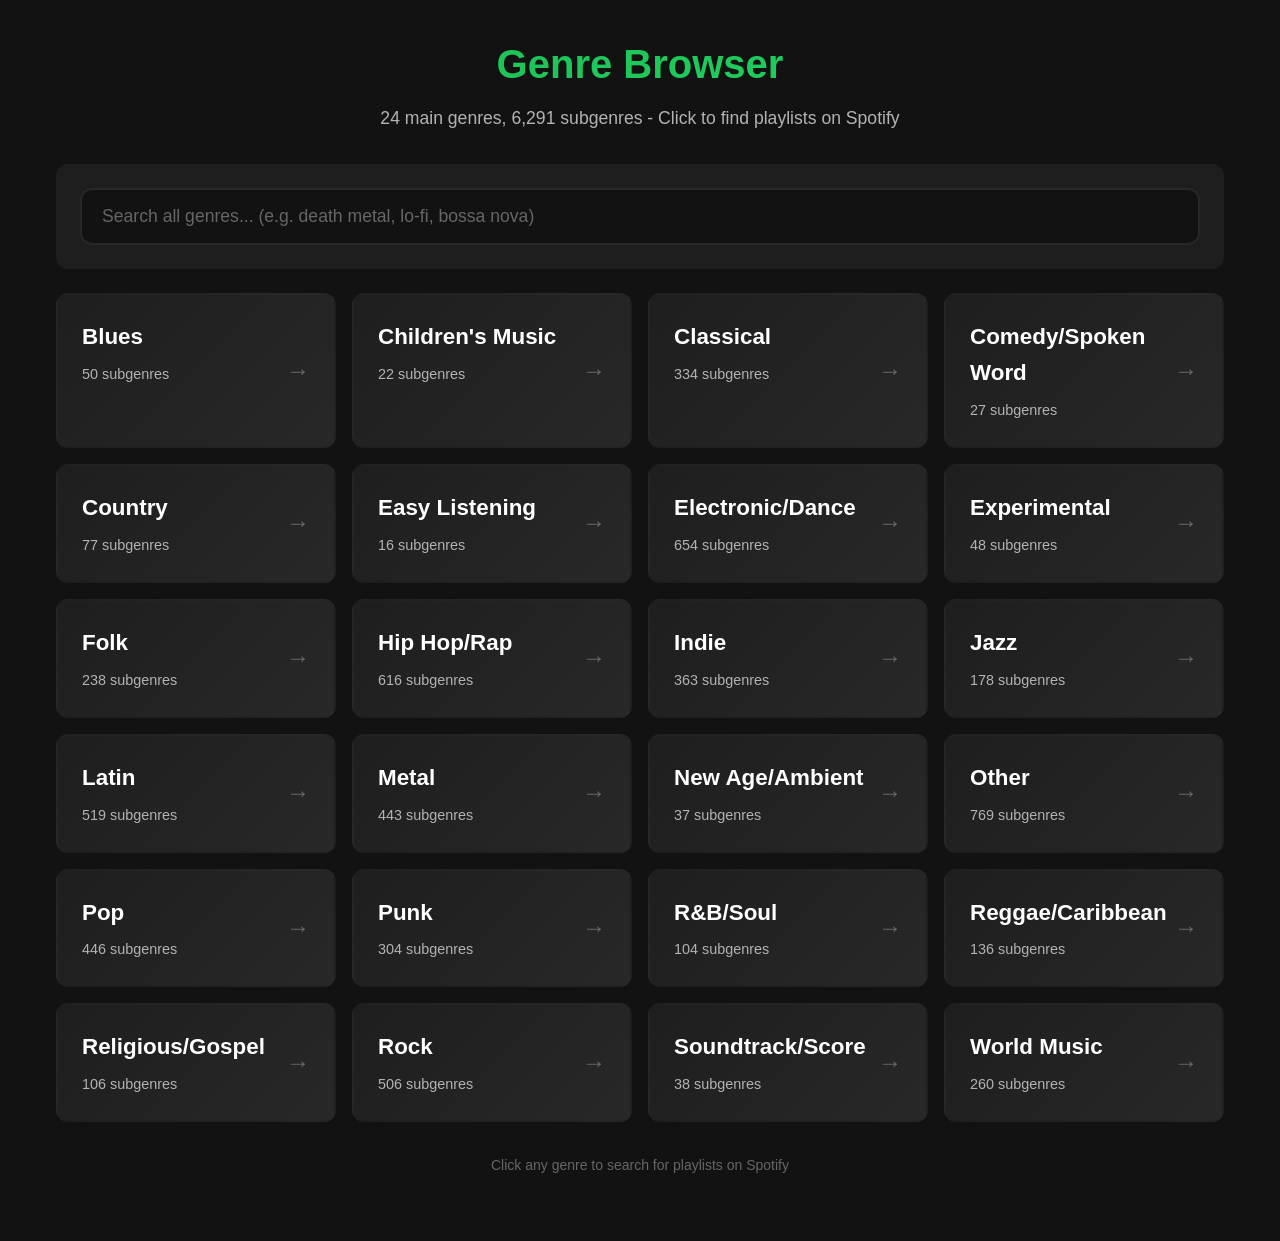
==== commit 6b09cd8b: "Hierarchical Genre Browser: 24 Main Genres → 6,291 Subgenres - Main view shows 24 clickable genre ca" ====
--- a/spotify-discovery/index.html
+++ b/spotify-discovery/index.html
@@ -3,56 +3,26 @@
 <head>
     <meta charset="UTF-8">
     <meta name="viewport" content="width=device-width, initial-scale=1.0">
-    <title>Genre Browser - Find Spotify Playlists by Genre</title>
-    <link rel="stylesheet" href="style.css">
+    <title>Genre Browser - Discover 6,291 Music Genres</title>
+    <link rel="stylesheet" href="style.css?v=3">
 </head>
 <body>
     <div class="container">
         <header>
             <h1>Genre Browser</h1>
-            <p class="subtitle">6,291 music genres → Click any to find playlists on Spotify</p>
+            <p class="subtitle">24 main genres, 6,291 subgenres - Click to find playlists on Spotify</p>
         </header>
 
-        <!-- Search & Filter -->
+        <!-- Search -->
         <section id="search-section" class="card">
             <div class="search-container">
                 <input
                     type="text"
                     id="search-input"
-                    placeholder="Search genres... (e.g. jazz, metal, electronic)"
+                    placeholder="Search all genres... (e.g. death metal, lo-fi, bossa nova)"
                     autocomplete="off"
                 >
-                <span id="match-count" class="match-count">6,291 genres</span>
-            </div>
-            <div class="alphabet-filter" id="alphabet-filter">
-                <button class="letter-btn active" data-letter="all">All</button>
-                <button class="letter-btn" data-letter="a">A</button>
-                <button class="letter-btn" data-letter="b">B</button>
-                <button class="letter-btn" data-letter="c">C</button>
-                <button class="letter-btn" data-letter="d">D</button>
-                <button class="letter-btn" data-letter="e">E</button>
-                <button class="letter-btn" data-letter="f">F</button>
-                <button class="letter-btn" data-letter="g">G</button>
-                <button class="letter-btn" data-letter="h">H</button>
-                <button class="letter-btn" data-letter="i">I</button>
-                <button class="letter-btn" data-letter="j">J</button>
-                <button class="letter-btn" data-letter="k">K</button>
-                <button class="letter-btn" data-letter="l">L</button>
-                <button class="letter-btn" data-letter="m">M</button>
-                <button class="letter-btn" data-letter="n">N</button>
-                <button class="letter-btn" data-letter="o">O</button>
-                <button class="letter-btn" data-letter="p">P</button>
-                <button class="letter-btn" data-letter="q">Q</button>
-                <button class="letter-btn" data-letter="r">R</button>
-                <button class="letter-btn" data-letter="s">S</button>
-                <button class="letter-btn" data-letter="t">T</button>
-                <button class="letter-btn" data-letter="u">U</button>
-                <button class="letter-btn" data-letter="v">V</button>
-                <button class="letter-btn" data-letter="w">W</button>
-                <button class="letter-btn" data-letter="x">X</button>
-                <button class="letter-btn" data-letter="y">Y</button>
-                <button class="letter-btn" data-letter="z">Z</button>
-                <button class="letter-btn" data-letter="#">#</button>
+                <span id="match-count" class="match-count"></span>
             </div>
         </section>
 
@@ -62,20 +32,34 @@
             <p>Loading genres...</p>
         </section>
 
-        <!-- Genres Grid -->
-        <section id="genres-section" class="hidden">
-            <div id="genres-grid" class="genres-grid">
-                <!-- Genres will be inserted here -->
-            </div>
-            <div id="load-more-container" class="load-more-container hidden">
-                <button id="load-more-btn" class="btn btn-outline">Load More</button>
+        <!-- Main Genres (Initial View) -->
+        <section id="main-genres-section" class="hidden">
+            <div id="main-genres-grid" class="main-genres-grid">
+                <!-- Main genre cards will be inserted here -->
             </div>
         </section>
 
-        <!-- No Results -->
-        <section id="no-results" class="card hidden">
-            <h2>No genres found</h2>
-            <p>Try a different search term or letter filter.</p>
+        <!-- Search Results -->
+        <section id="search-results-section" class="hidden">
+            <div class="results-header">
+                <h2>Search Results</h2>
+                <button id="clear-search" class="btn btn-small">Clear Search</button>
+            </div>
+            <div id="search-results-grid" class="genres-grid">
+                <!-- Search results will be inserted here -->
+            </div>
+        </section>
+
+        <!-- Expanded Subgenres View -->
+        <section id="subgenres-section" class="hidden">
+            <div class="subgenres-header">
+                <button id="back-btn" class="btn btn-back">&larr; Back to Main Genres</button>
+                <h2 id="subgenres-title">Subgenres</h2>
+                <span id="subgenres-count" class="subgenres-count"></span>
+            </div>
+            <div id="subgenres-grid" class="genres-grid">
+                <!-- Subgenres will be inserted here -->
+            </div>
         </section>
 
         <footer>
@@ -83,6 +67,6 @@
         </footer>
     </div>
 
-    <script src="app.js"></script>
+    <script src="app.js?v=3"></script>
 </body>
 </html>
--- a/spotify-discovery/style.css
+++ b/spotify-discovery/style.css
@@ -31,7 +31,7 @@
 
 /* Layout */
 .container {
-    max-width: 1400px;
+    max-width: 1200px;
     margin: 0 auto;
     padding: 2rem 1rem;
 }
@@ -68,13 +68,12 @@
 /* Search Container */
 .search-container {
     position: relative;
-    margin-bottom: 1rem;
 }
 
 #search-input {
     width: 100%;
     padding: 1rem 1.25rem;
-    padding-right: 120px;
+    padding-right: 100px;
     font-size: 1.1rem;
     background: var(--bg-dark);
     border: 2px solid var(--bg-card-hover);
@@ -97,45 +96,9 @@
     right: 1rem;
     top: 50%;
     transform: translateY(-50%);
-    color: var(--text-muted);
-    font-size: 0.875rem;
-    pointer-events: none;
-}
-
-/* Alphabet Filter */
-.alphabet-filter {
-    display: flex;
-    flex-wrap: wrap;
-    gap: 0.35rem;
-    justify-content: center;
-}
-
-.letter-btn {
-    width: 36px;
-    height: 36px;
-    border: none;
-    border-radius: 6px;
-    background: var(--bg-genre);
-    color: var(--text-secondary);
+    color: var(--spotify-green);
     font-size: 0.875rem;
     font-weight: 600;
-    cursor: pointer;
-    transition: all 0.15s ease;
-}
-
-.letter-btn:hover {
-    background: var(--bg-genre-hover);
-    color: var(--text-primary);
-}
-
-.letter-btn.active {
-    background: var(--spotify-green);
-    color: var(--bg-dark);
-}
-
-.letter-btn[data-letter="all"] {
-    width: auto;
-    padding: 0 12px;
 }
 
 /* Buttons */
@@ -144,8 +107,8 @@
     align-items: center;
     justify-content: center;
     gap: 0.5rem;
-    padding: 0.875rem 1.5rem;
-    font-size: 1rem;
+    padding: 0.75rem 1.25rem;
+    font-size: 0.95rem;
     font-weight: 600;
     border: none;
     border-radius: 50px;
@@ -154,25 +117,25 @@
     text-decoration: none;
 }
 
-.btn-primary {
-    background: var(--spotify-green);
-    color: var(--bg-dark);
-}
-
-.btn-primary:hover {
-    background: var(--spotify-green-dark);
-    transform: scale(1.02);
-}
-
-.btn-outline {
-    background: transparent;
-    border: 2px solid var(--text-secondary);
-    color: var(--text-primary);
-}
-
-.btn-outline:hover {
-    border-color: var(--spotify-green);
-    color: var(--spotify-green);
+.btn-back {
+    background: var(--bg-genre);
+    color: var(--text-primary);
+}
+
+.btn-back:hover {
+    background: var(--bg-genre-hover);
+}
+
+.btn-small {
+    padding: 0.5rem 1rem;
+    font-size: 0.85rem;
+    background: var(--bg-genre);
+    color: var(--text-secondary);
+}
+
+.btn-small:hover {
+    background: var(--bg-genre-hover);
+    color: var(--text-primary);
 }
 
 /* Loading */
@@ -195,14 +158,121 @@
     padding: 3rem 1.5rem;
 }
 
-/* Genres Grid */
+/* ================================
+   MAIN GENRES GRID - Big Cards
+   ================================ */
+.main-genres-grid {
+    display: grid;
+    grid-template-columns: repeat(auto-fill, minmax(260px, 1fr));
+    gap: 1rem;
+}
+
+.main-genre-card {
+    background: linear-gradient(135deg, var(--bg-card) 0%, var(--bg-card-hover) 100%);
+    border-radius: var(--border-radius);
+    padding: 1.5rem;
+    cursor: pointer;
+    transition: all 0.3s ease;
+    border: 2px solid transparent;
+    position: relative;
+    overflow: hidden;
+}
+
+.main-genre-card::before {
+    content: '';
+    position: absolute;
+    top: 0;
+    left: 0;
+    right: 0;
+    height: 4px;
+    background: var(--spotify-green);
+    transform: scaleX(0);
+    transition: transform 0.3s ease;
+}
+
+.main-genre-card:hover {
+    transform: translateY(-4px);
+    border-color: var(--spotify-green);
+    box-shadow: 0 8px 30px rgba(29, 185, 84, 0.2);
+}
+
+.main-genre-card:hover::before {
+    transform: scaleX(1);
+}
+
+.main-genre-name {
+    font-size: 1.4rem;
+    font-weight: 700;
+    color: var(--text-primary);
+    margin-bottom: 0.5rem;
+}
+
+.main-genre-count {
+    font-size: 0.9rem;
+    color: var(--text-secondary);
+}
+
+.main-genre-arrow {
+    position: absolute;
+    right: 1.5rem;
+    top: 50%;
+    transform: translateY(-50%);
+    font-size: 1.5rem;
+    color: var(--text-muted);
+    transition: all 0.3s ease;
+}
+
+.main-genre-card:hover .main-genre-arrow {
+    color: var(--spotify-green);
+    transform: translateY(-50%) translateX(4px);
+}
+
+/* ================================
+   SUBGENRES VIEW
+   ================================ */
+.subgenres-header {
+    display: flex;
+    align-items: center;
+    gap: 1rem;
+    margin-bottom: 1.5rem;
+    flex-wrap: wrap;
+}
+
+.subgenres-header h2 {
+    font-size: 1.75rem;
+    color: var(--spotify-green);
+    flex: 1;
+}
+
+.subgenres-count {
+    color: var(--text-secondary);
+    font-size: 0.95rem;
+}
+
+/* ================================
+   SEARCH RESULTS
+   ================================ */
+.results-header {
+    display: flex;
+    align-items: center;
+    justify-content: space-between;
+    margin-bottom: 1.5rem;
+}
+
+.results-header h2 {
+    font-size: 1.5rem;
+    color: var(--text-primary);
+}
+
+/* ================================
+   SUBGENRE TAGS (clickable pills)
+   ================================ */
 .genres-grid {
     display: flex;
     flex-wrap: wrap;
     gap: 0.5rem;
 }
 
-/* Genre Tag */
 .genre-tag {
     display: inline-flex;
     align-items: center;
@@ -214,7 +284,6 @@
     text-decoration: none;
     transition: all 0.2s ease;
     cursor: pointer;
-    border: 1px solid transparent;
 }
 
 .genre-tag:hover {
@@ -224,38 +293,30 @@
     box-shadow: 0 4px 12px rgba(29, 185, 84, 0.3);
 }
 
-.genre-tag::after {
-    content: "→";
+/* Search result highlight */
+.genre-tag mark {
+    background: transparent;
+    color: var(--spotify-green);
+    font-weight: 700;
+}
+
+.genre-tag:hover mark {
+    color: var(--bg-dark);
+}
+
+/* Parent genre badge in search results */
+.genre-tag .parent-badge {
     margin-left: 0.5rem;
-    opacity: 0;
-    transform: translateX(-5px);
-    transition: all 0.2s ease;
-}
-
-.genre-tag:hover::after {
-    opacity: 1;
-    transform: translateX(0);
-}
-
-/* Load More */
-.load-more-container {
-    display: flex;
-    justify-content: center;
-    padding: 2rem 0;
-}
-
-/* No Results */
-#no-results {
-    text-align: center;
-}
-
-#no-results h2 {
-    color: var(--text-secondary);
-    margin-bottom: 0.5rem;
-}
-
-#no-results p {
+    padding: 0.15rem 0.5rem;
+    background: rgba(255,255,255,0.1);
+    border-radius: 20px;
+    font-size: 0.7rem;
     color: var(--text-muted);
+}
+
+.genre-tag:hover .parent-badge {
+    background: rgba(0,0,0,0.2);
+    color: var(--bg-dark);
 }
 
 /* Footer */
@@ -281,40 +342,28 @@
         font-size: 1.75rem;
     }
 
-    .letter-btn {
-        width: 32px;
-        height: 32px;
-        font-size: 0.75rem;
+    .main-genres-grid {
+        grid-template-columns: repeat(auto-fill, minmax(200px, 1fr));
+    }
+
+    .main-genre-name {
+        font-size: 1.2rem;
+    }
+
+    .subgenres-header {
+        flex-direction: column;
+        align-items: flex-start;
     }
 
     .genre-tag {
         padding: 0.5rem 0.875rem;
         font-size: 0.85rem;
     }
-
-    #search-input {
-        padding-right: 100px;
-        font-size: 1rem;
-    }
-
-    .match-count {
-        font-size: 0.75rem;
-    }
 }
 
 @media (max-width: 480px) {
-    .alphabet-filter {
-        gap: 0.25rem;
-    }
-
-    .letter-btn {
-        width: 28px;
-        height: 28px;
-        font-size: 0.7rem;
-    }
-
-    .letter-btn[data-letter="all"] {
-        padding: 0 8px;
+    .main-genres-grid {
+        grid-template-columns: 1fr;
     }
 }
 
